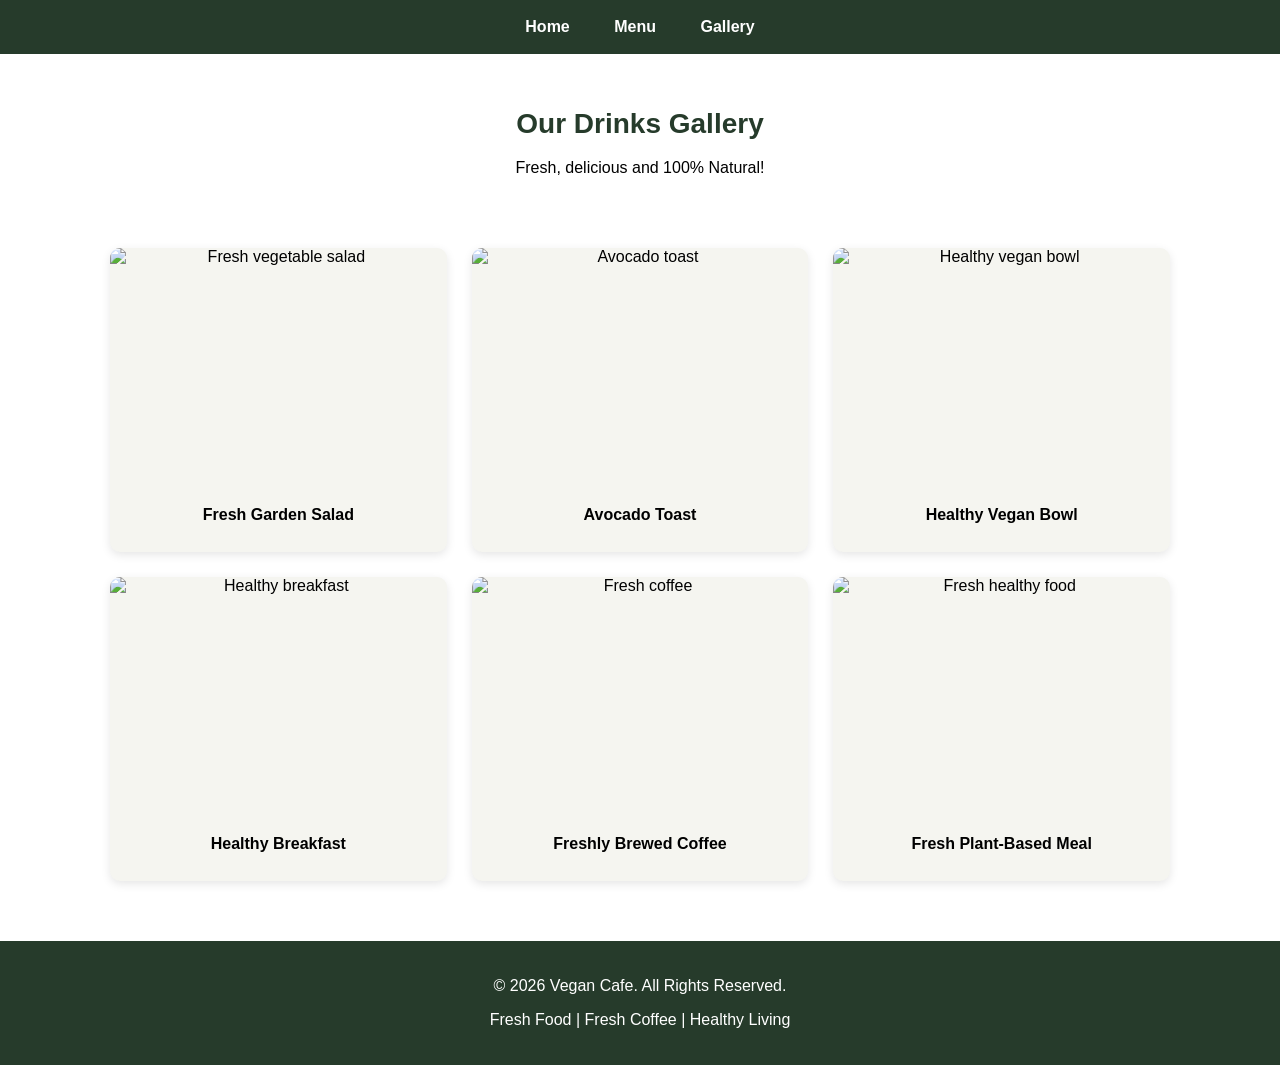
==== gallery.html @ e0b5b9b9 "add cahnges" ====
<!DOCTYPE html>
<html lang="en">
<head>
    <meta charset="UTF-8">
    <meta name="viewport" content="width=device-width, initial-scale=1.0">
    <title>Gallery | Vegan Cafe</title>

    <!-- Using your existing CSS -->
    <link rel="stylesheet" href="style.css">

    <!-- Gallery-specific styling -->
    <style>
        * {
            box-sizing: border-box;
        }

        body {
            margin: 0;
        }

        nav {
            background-color: #263b2b;
            padding: 18px;
            text-align: center;
        }

        nav a {
            color: white;
            text-decoration: none;
            margin: 0 20px;
            font-weight: bold;
        }

        nav a:hover {
            color: #c9dfb5;
        }

        .gallery-heading {
            text-align: center;
            padding: 35px 15px;
        }

        .gallery-heading h1 {
            color: #263b2b;
        }

        .gallery-container {
            display: grid;
            grid-template-columns: repeat(3, 1fr);
            gap: 25px;
            max-width: 1100px;
            margin: auto;
            padding: 20px;
        }

        .gallery-item {
            background-color: #f5f5f0;
            border-radius: 10px;
            overflow: hidden;
            text-align: center;
            box-shadow: 0 3px 10px rgba(0,0,0,0.1);
        }

        .gallery-item img {
            width: 100%;
            height: 230px;
            object-fit: cover;
            display: block;
        }

        .gallery-item p {
            font-weight: bold;
            padding: 12px;
        }

        footer {
            background-color: #263b2b;
            color: white;
            text-align: center;
            padding: 20px;
            margin-top: 40px;
        }

        @media (max-width: 768px) {
            .gallery-container {
                grid-template-columns: repeat(2, 1fr);
            }
        }

        @media (max-width: 500px) {
            .gallery-container {
                grid-template-columns: 1fr;
            }

            nav a {
                margin: 0 8px;
            }
        }
    </style>
</head>

<body>

    <!-- Navigation Bar -->
    <nav>
        <a href="index.html">Home</a>
        <a href="index.html">Menu</a>
        <a href="gallery.html">Gallery</a>
    </nav>

    <!-- Gallery Heading -->
    <div class="gallery-heading">
        <h1>Our Drinks Gallery</h1>
        <p>Fresh, delicious and 100% Natural!</p>
    </div>

    <!-- Food Gallery -->
    <div class="gallery-container">

        <div class="gallery-item">
            <img src="coffe1.png"
                 alt="Fresh vegetable salad">
            <p>Fresh Garden Salad</p>
        </div>

        <div class="gallery-item">
            <img src="https://images.unsplash.com/photo-1525351484163-7529414344d8"
                 alt="Avocado toast">
            <p>Avocado Toast</p>
        </div>

        <div class="gallery-item">
            <img src="https://images.unsplash.com/photo-1512621776951-a57141f2eefd"
                 alt="Healthy vegan bowl">
            <p>Healthy Vegan Bowl</p>
        </div>

        <div class="gallery-item">
            <img src="https://images.unsplash.com/photo-1490645935967-10de6ba17061"
                 alt="Healthy breakfast">
            <p>Healthy Breakfast</p>
        </div>

        <div class="gallery-item">
            <img src="https://images.unsplash.com/photo-1509042239860-f550ce710b93"
                 alt="Fresh coffee">
            <p>Freshly Brewed Coffee</p>
        </div>

        <div class="gallery-item">
            <img src="https://images.unsplash.com/photo-1498837167922-ddd27525d352"
                 alt="Fresh healthy food">
            <p>Fresh Plant-Based Meal</p>
        </div>

    </div>

    <!-- Footer -->
    <footer>
        <p>&copy; 2026 Vegan Cafe. All Rights Reserved.</p>
        <p>Fresh Food | Fresh Coffee | Healthy Living</p>
    </footer>

</body>
</html>
---- style.css ----
body {
    background-color: rgb(255, 255, 255);
    background-image: ;
    font-family: Arial, sans-serif;
    font-size: 16px;
}

h1, h2, h3 {
    font-family: Arial, sans-serif;
    font-size: 28px;
}

button {
    color: black;
    border-radius: 8px;
}
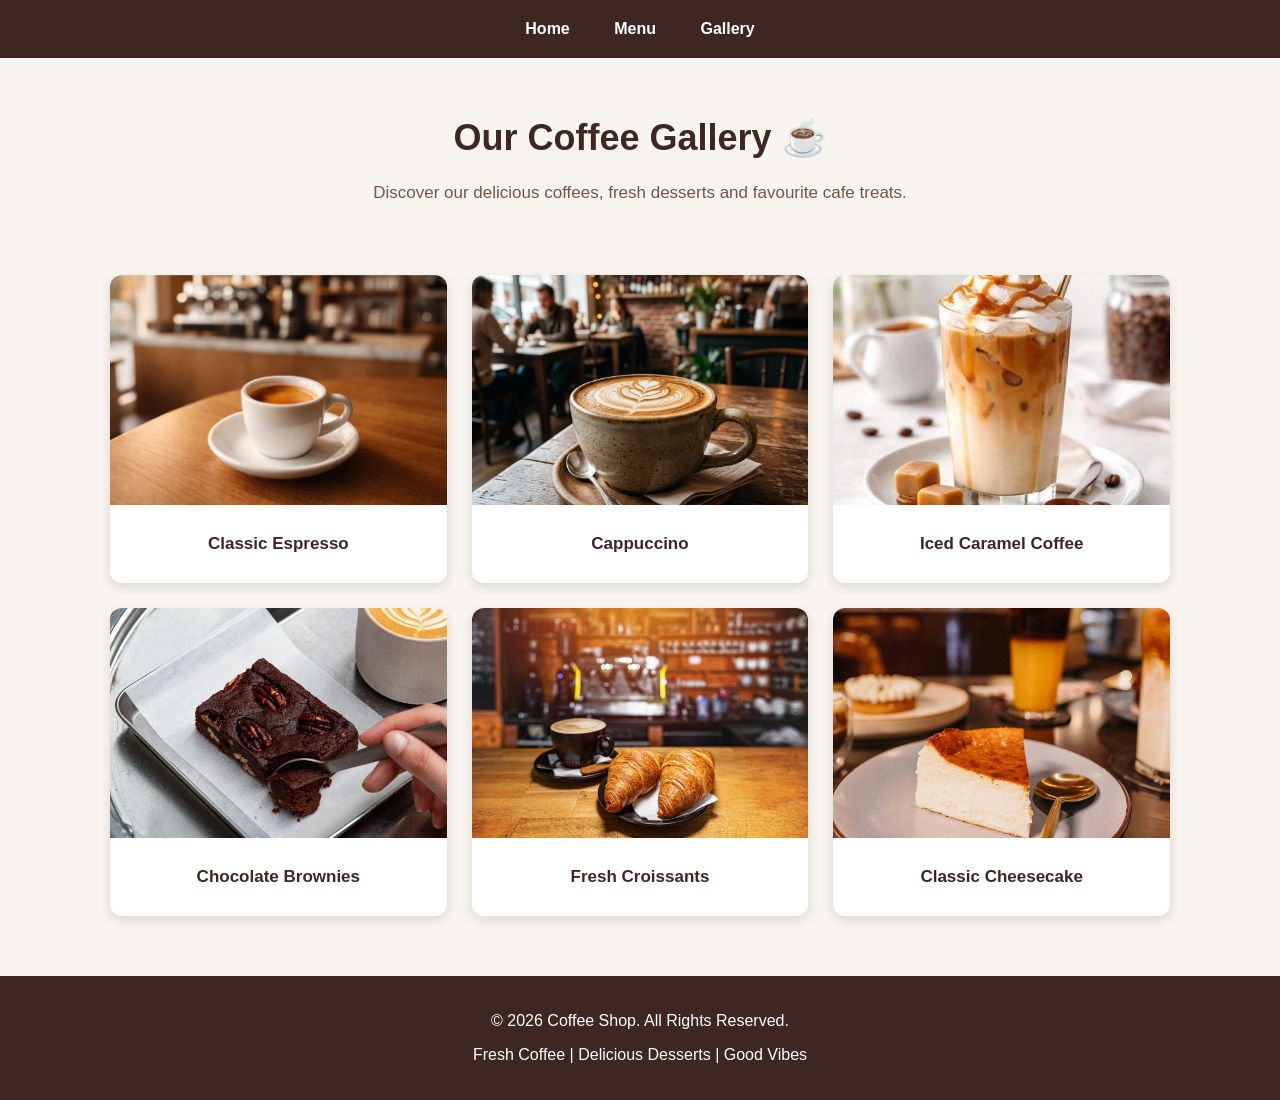
==== commit 45f4f556: "add changes" ====
--- a/gallery.html
+++ b/gallery.html
@@ -1,15 +1,15 @@
 
 <!DOCTYPE html>
 <html lang="en">
+
 <head>
     <meta charset="UTF-8">
     <meta name="viewport" content="width=device-width, initial-scale=1.0">
-    <title>Gallery | Vegan Cafe</title>
 
-    <!-- Using your existing CSS -->
+    <title>Gallery | Coffee Shop</title>
+
     <link rel="stylesheet" href="style.css">
 
-    <!-- Gallery-specific styling -->
     <style>
         * {
             box-sizing: border-box;
@@ -17,11 +17,14 @@
 
         body {
             margin: 0;
+            font-family: Arial, sans-serif;
+            background-color: #f8f5f0;
         }
 
+        /* Navigation Bar */
         nav {
-            background-color: #263b2b;
-            padding: 18px;
+            background-color: #3e2723;
+            padding: 20px;
             text-align: center;
         }
 
@@ -30,21 +33,30 @@
             text-decoration: none;
             margin: 0 20px;
             font-weight: bold;
+            font-size: 16px;
         }
 
         nav a:hover {
-            color: #c9dfb5;
+            color: #d7a86e;
         }
 
+        /* Gallery Heading */
         .gallery-heading {
             text-align: center;
             padding: 35px 15px;
         }
 
         .gallery-heading h1 {
-            color: #263b2b;
+            color: #3e2723;
+            font-size: 36px;
         }
 
+        .gallery-heading p {
+            color: #765548;
+            font-size: 17px;
+        }
+
+        /* Gallery Grid */
         .gallery-container {
             display: grid;
             grid-template-columns: repeat(3, 1fr);
@@ -54,12 +66,18 @@
             padding: 20px;
         }
 
+        /* Gallery Cards */
         .gallery-item {
-            background-color: #f5f5f0;
-            border-radius: 10px;
+            background-color: white;
+            border-radius: 12px;
             overflow: hidden;
             text-align: center;
-            box-shadow: 0 3px 10px rgba(0,0,0,0.1);
+            box-shadow: 0 4px 12px rgba(0,0,0,0.12);
+            transition: transform 0.3s;
+        }
+
+        .gallery-item:hover {
+            transform: translateY(-6px);
         }
 
         .gallery-item img {
@@ -70,24 +88,29 @@
         }
 
         .gallery-item p {
+            color: #3e2723;
+            font-size: 17px;
             font-weight: bold;
             padding: 12px;
         }
 
+        /* Footer */
         footer {
-            background-color: #263b2b;
+            background-color: #3e2723;
             color: white;
             text-align: center;
             padding: 20px;
             margin-top: 40px;
         }
 
+        /* Tablet */
         @media (max-width: 768px) {
             .gallery-container {
                 grid-template-columns: repeat(2, 1fr);
             }
         }
 
+        /* Mobile */
         @media (max-width: 500px) {
             .gallery-container {
                 grid-template-columns: 1fr;
@@ -95,8 +118,10 @@
 
             nav a {
                 margin: 0 8px;
+                font-size: 14px;
             }
         }
+
     </style>
 </head>
 
@@ -109,57 +134,63 @@
         <a href="gallery.html">Gallery</a>
     </nav>
 
-    <!-- Gallery Heading -->
+
+    <!-- Gallery Introduction -->
     <div class="gallery-heading">
-        <h1>Our Drinks Gallery</h1>
-        <p>Fresh, delicious and 100% Natural!</p>
+
+        <h1>Our Coffee Gallery ☕</h1>
+
+        <p>
+            Discover our delicious coffees, fresh desserts
+            and favourite cafe treats.
+        </p>
+
     </div>
 
-    <!-- Food Gallery -->
+
+    <!-- Gallery Images -->
     <div class="gallery-container">
 
         <div class="gallery-item">
-            <img src="coffe1.png"
-                 alt="Fresh vegetable salad">
-            <p>Fresh Garden Salad</p>
+            <img src="images/coffee2.png" alt="Classic Espresso">
+            <p>Classic Espresso</p>
         </div>
 
         <div class="gallery-item">
-            <img src="https://images.unsplash.com/photo-1525351484163-7529414344d8"
-                 alt="Avocado toast">
-            <p>Avocado Toast</p>
+            <img src="images/coffe3.png" alt="Cappuccino with Latte Art">
+            <p>Cappuccino</p>
         </div>
 
         <div class="gallery-item">
-            <img src="https://images.unsplash.com/photo-1512621776951-a57141f2eefd"
-                 alt="Healthy vegan bowl">
-            <p>Healthy Vegan Bowl</p>
+            <img src="images/cofee4.png" alt="Iced Caramel Coffee">
+            <p>Iced Caramel Coffee</p>
         </div>
 
         <div class="gallery-item">
-            <img src="https://images.unsplash.com/photo-1490645935967-10de6ba17061"
-                 alt="Healthy breakfast">
-            <p>Healthy Breakfast</p>
+            <img src="images/cak1.png" alt="Chocolate Brownies">
+            <p>Chocolate Brownies</p>
         </div>
 
         <div class="gallery-item">
-            <img src="https://images.unsplash.com/photo-1509042239860-f550ce710b93"
-                 alt="Fresh coffee">
-            <p>Freshly Brewed Coffee</p>
+            <img src="images/cake2.png" alt="Fresh Croissants">
+            <p>Fresh Croissants</p>
         </div>
 
         <div class="gallery-item">
-            <img src="https://images.unsplash.com/photo-1498837167922-ddd27525d352"
-                 alt="Fresh healthy food">
-            <p>Fresh Plant-Based Meal</p>
+            <img src="images/cake3.png" alt="Classic Cheesecake">
+            <p>Classic Cheesecake</p>
         </div>
 
     </div>
 
+
     <!-- Footer -->
     <footer>
-        <p>&copy; 2026 Vegan Cafe. All Rights Reserved.</p>
-        <p>Fresh Food | Fresh Coffee | Healthy Living</p>
+
+        <p>&copy; 2026 Coffee Shop. All Rights Reserved.</p>
+
+        <p>Fresh Coffee | Delicious Desserts | Good Vibes</p>
+
     </footer>
 
 </body>
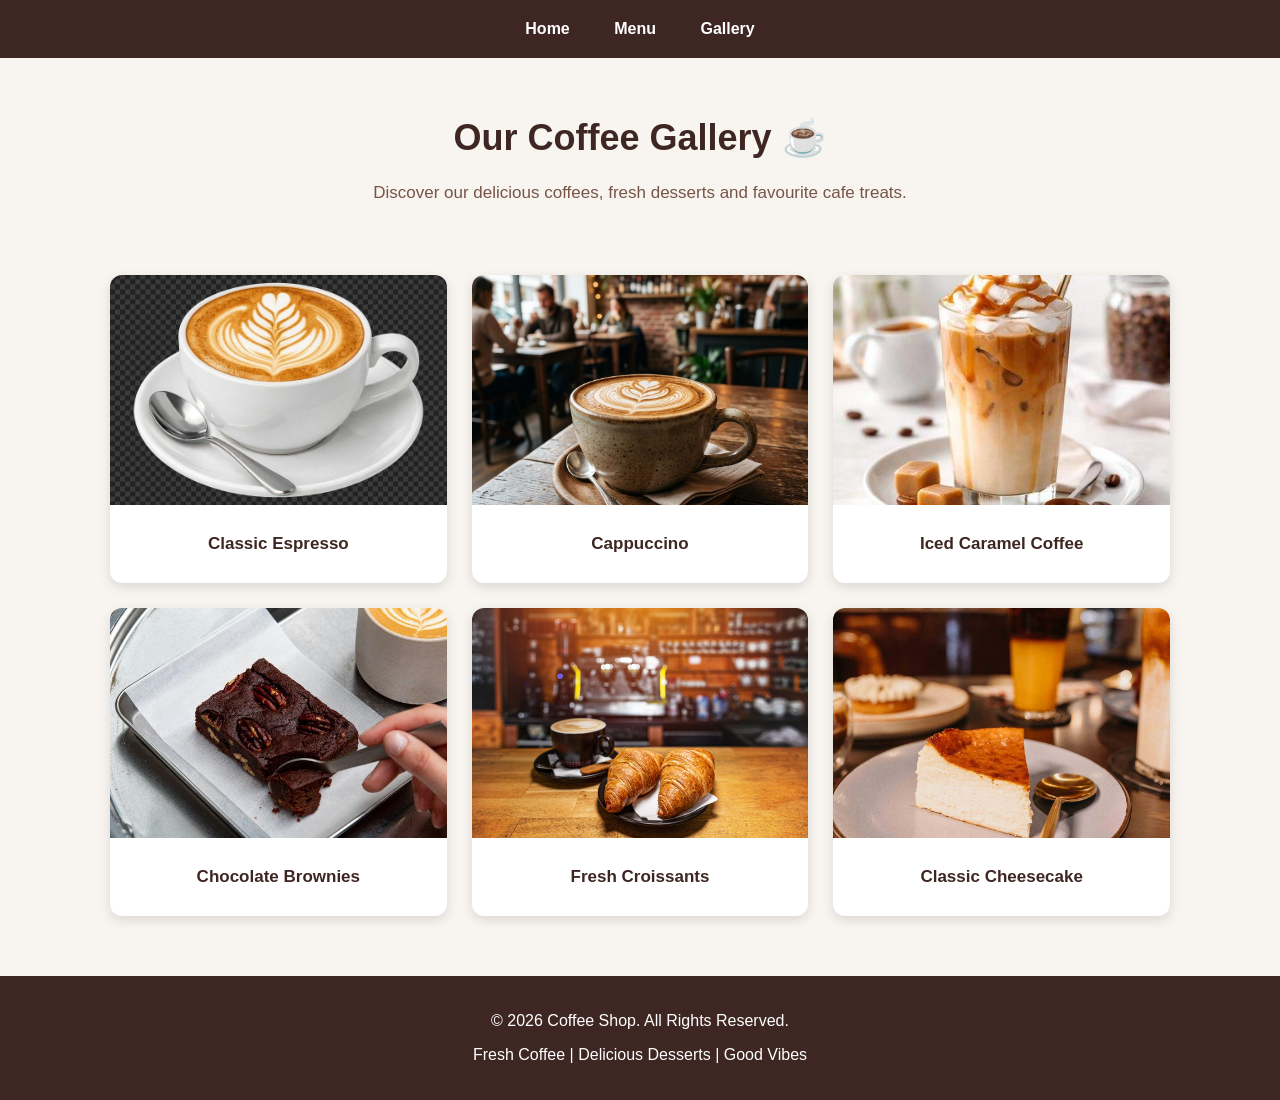
==== commit f09d93ae: "add changes" ====
--- a/gallery.html
+++ b/gallery.html
@@ -152,7 +152,7 @@
     <div class="gallery-container">
 
         <div class="gallery-item">
-            <img src="images/coffee2.png" alt="Classic Espresso">
+            <img src="images/coffe1.png" alt="Classic Espresso">
             <p>Classic Espresso</p>
         </div>
 
